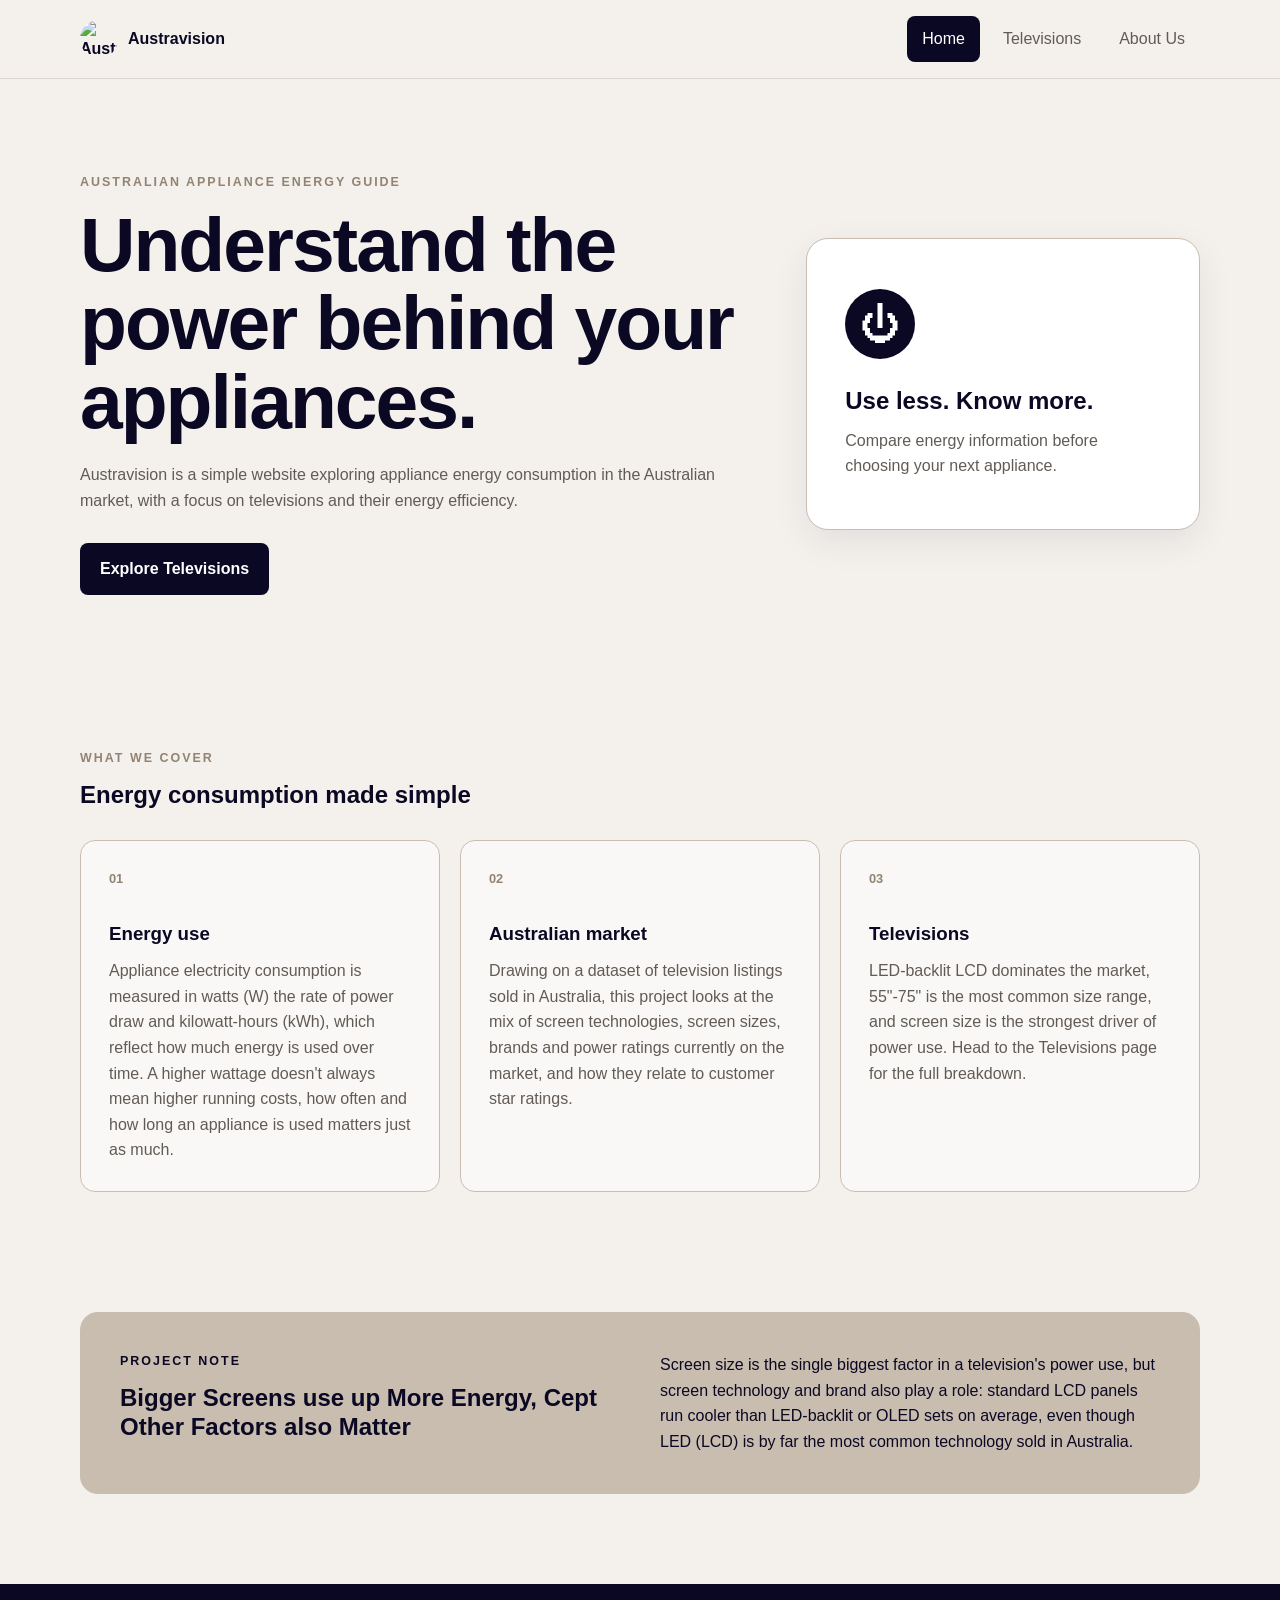
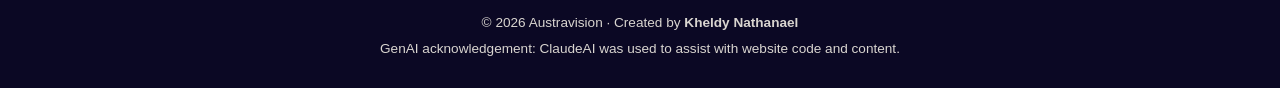
==== index.html @ 232cd865 "Initial commit" ====
<!doctype html>
<html lang="en">
  <head>
    <!-- Page metadata and stylesheet -->
    <meta charset="UTF-8" />
    <meta name="viewport" content="width=device-width, initial-scale=1.0" />
    <title>PowerWise Australia | Home</title>
    <link rel="icon" type="image/x-icon" href="images/Austravision.png" />
    <link rel="stylesheet" href="css/style.css" />
  </head>
  <body>
    <!-- ===== HEADER / NAVIGATION BAR =====
         Same header markup is repeated on every page.
         Whichever link matches the current page gets the "active" class. -->
    <header class="site-header">
      <nav class="navbar">
        <a class="logo-link" href="index.html">
          <img
            class="power-logo"
            src="images/Austravision.png"
            alt="Austravision logo"
          />
          <span class="logo-text">Austravision</span>
        </a>
        <div class="nav-links">
          <a href="index.html" class="nav-link active">Home</a>
          <a href="television.html" class="nav-link">Televisions</a>
          <a href="about.html" class="nav-link">About Us</a>
        </div>
      </nav>
    </header>

    <main class="container">
      <!-- ===== HERO SECTION =====
           Big intro banner: heading + intro text on the left,
           highlighted "hero card" on the right. -->
      <section class="hero">
        <div>
          <p class="eyebrow">Australian Appliance Energy Guide</p>
          <h1>Understand the power behind your appliances.</h1>
          <p>
            Austravision is a simple website exploring appliance energy consumption in the Australian market, with a focus on televisions and their energy efficiency.
          </p>
          <a class="button" href="television.html">Explore Televisions</a>
        </div>
        <div class="hero-card">
          <span class="power-symbol">⏻</span>
          <h2>Use less. Know more.</h2>
          <p>Compare energy information before choosing your next appliance.</p>
        </div>
      </section>

      <!-- ===== "WHAT WE COVER" SECTION =====
           Three info cards in a row (see .cards / .card in the CSS). -->
      <section class="section">
        <div class="section-heading">
          <p class="eyebrow">What we cover</p>
          <h2>Energy consumption made simple</h2>
        </div>
        <div class="cards">
          <article class="card">
            <div class="card-icon">01</div>
            <h3>Energy use</h3>
            <p>
              Appliance electricity consumption is measured in watts (W) the rate of power draw and kilowatt-hours (kWh), which reflect how much energy is used over time. A higher wattage doesn't always mean higher running costs, how often and how long an appliance is used matters just as much.
            </p>
          </article>
          <article class="card">
            <div class="card-icon">02</div>
            <h3>Australian market</h3>
            <p>
              Drawing on a dataset of television listings sold in Australia, this project looks at the mix of screen technologies, screen sizes, brands and power ratings currently on the market, and how they relate to customer star ratings.
            </p>
          </article>
          <article class="card">
            <div class="card-icon">03</div>
            <h3>Televisions</h3>
            <p>
              LED-backlit LCD dominates the market, 55"-75" is the most common size range, and screen size is the strongest driver of power use. Head to the Televisions page for the full breakdown.
            </p>
          </article>
        </div>
      </section>

      <!-- ===== PROJECT NOTE BANNER =====
           Highlighted callout reminding you this content is a placeholder. -->
      <section class="info-banner">
        <div>
          <p class="eyebrow">Project note</p>
          <h2>Bigger Screens use up More Energy, Cept Other Factors also Matter</h2>
        </div>
        <p>
          Screen size is the single biggest factor in a television's power use, but screen technology and brand also play a role: standard LCD panels run cooler than LED-backlit or OLED sets on average, even though LED (LCD) is by far the most common technology sold in Australia.
        </p>
      </section>
    </main>

    <!-- ===== FOOTER =====
         Same footer on every page. -->
    <footer class="site-footer">
      <p>
        © 2026 Austravision · Created by
        <strong>Kheldy Nathanael</strong>
      </p>
      <p>
        GenAI acknowledgement: ClaudeAI was used to assist with website code and content.
      </p>
    </footer>

    <!-- Handles active nav highlighting + smooth page-link transitions -->
    <script src="js/navigation.js"></script>
  </body>
</html>
---- css/style.css ----
/* STYLESHEET
   Sections in this file:
     1. Variables & resets
     2. Header / navigation
     3. Layout helpers & typography
     4. Home page — hero + cards + info banner
     5. Televisions page — research grid
     6. About page — about cards
     7. Footer
     8. Responsive breakpoints

/* ---- 1. Variables & resets ---- */
:root {
  --cream: #f4f1ed;
  --cream-dark: #e9e3dc;
  --taupe: #928473;
  --taupe-light: #c9bdb0;
  --brown: #75685d;
  --navy: #0b0824;
  --white: #fff;
  --text-soft: #625b55;
  --shadow: 0 12px 35px rgba(11, 8, 36, 0.08);
}
* {
  box-sizing: border-box;
  margin: 0;
  padding: 0;
}
html {
  scroll-behavior: smooth;
}
body {
  min-height: 100vh;
  display: flex;
  flex-direction: column;
  background: var(--cream);
  color: var(--navy);
  font-family: Arial, Helvetica, sans-serif;
  line-height: 1.6;
}
a {
  color: inherit;
  text-decoration: none;
}

/* ---- 2. Header / navigation (same on every page) ---- */
.site-header {
  position: sticky;
  top: 0;
  z-index: 100;
  background: rgba(244, 241, 237, 0.96);
  border-bottom: 1px solid rgba(146, 132, 115, 0.25);
  backdrop-filter: blur(8px);
}
.navbar {
  width: min(1120px, 92%);
  min-height: 78px;
  margin: auto;
  display: flex;
  align-items: center;
  justify-content: space-between;
  gap: 30px;
}
.logo-link {
  display: inline-flex;
  align-items: center;
  gap: 10px;
  font-weight: 800;
  transition: 0.2s;
}
.logo-link:hover {
  transform: translateY(-1px);
  opacity: 0.8;
}

/* Logo image already has its own circular border baked in, so this just sizes it */
.power-logo {
  display: block;
  width: 38px;
  height: 38px;
  border-radius: 50%;
}
.nav-links {
  display: flex;
  gap: 8px;
}
.nav-link {
  padding: 10px 15px;
  border-radius: 8px;
  color: var(--text-soft);
  transition: 0.2s;
}
.nav-link:hover {
  background: var(--cream-dark);
  color: var(--navy);
  transform: translateY(-1px);
}

/* Highlights whichever page you're currently on (set in the HTML) */
.nav-link.active {
  background: var(--navy);
  color: var(--white);
}

/* ---- 3. Layout helpers & typography ---- */
.container {
  width: min(1120px, 92%);
  margin: auto;
  flex: 1;
}
.eyebrow {
  margin-bottom: 12px;
  color: var(--taupe);
  font-size: 0.78rem;
  font-weight: 800;
  letter-spacing: 2px;
  text-transform: uppercase;
}
h1 {
  margin-bottom: 22px;
  font-size: clamp(2.6rem, 6vw, 5rem);
  line-height: 1.02;
  letter-spacing: -2px;
}
h2 {
  margin-bottom: 12px;
  line-height: 1.2;
}
h3 {
  margin-bottom: 9px;
}
p {
  color: var(--text-soft);
}
.hero-content > p:not(.eyebrow) {
  max-width: 680px;
  font-size: 1.08rem;
}
.button {
  display: inline-block;
  margin-top: 30px;
  padding: 13px 20px;
  border-radius: 8px;
  background: var(--navy);
  color: var(--white);
  font-weight: 700;
  transition: 0.2s;
}
.button:hover {
  transform: translateY(-2px);
  box-shadow: var(--shadow);
}

/* ---- 4. Home page: hero banner ---- */
.hero {
  min-height: 610px;
  display: grid;
  grid-template-columns: 1.25fr 0.75fr;
  align-items: center;
  gap: 70px;
  padding: 80px 0;
}
.hero-card {
  padding: 50px 38px;
  border: 1px solid var(--taupe-light);
  border-radius: 22px;
  background: var(--white);
  box-shadow: var(--shadow);
}
.power-symbol {
  display: inline-grid;
  width: 70px;
  height: 70px;
  margin-bottom: 28px;
  place-items: center;
  border-radius: 50%;
  background: var(--navy);
  color: var(--white);
  font-size: 40px;
}

/* Home page: "what we cover" info cards */
.section {
  padding: 60px 0;
}
.section-heading {
  margin-bottom: 30px;
}
.cards {
  display: grid;
  grid-template-columns: repeat(3, 1fr);
  gap: 20px;
}
.card {
  padding: 28px;
  border: 1px solid var(--taupe-light);
  border-radius: 15px;
  background: rgba(255, 255, 255, 0.55);
}
.card-icon {
  margin-bottom: 30px;
  color: var(--taupe);
  font-size: 0.8rem;
  font-weight: 800;
}

/* Home page: highlighted "project note" banner */
.info-banner {
  display: grid;
  grid-template-columns: 1fr 1fr;
  gap: 40px;
  margin: 60px 0 90px;
  padding: 40px;
  border-radius: 18px;
  background: var(--taupe-light);
}
.info-banner p {
  color: var(--navy);
}

/* Shared intro block used at the top of the Televisions and About pages */
.page-intro {
  max-width: 780px;
  padding: 90px 0 50px;
}
.page-intro h1 {
  font-size: clamp(3rem, 6vw, 4.8rem);
}

/* ---- 5. Televisions page: research grid ---- */
.research-grid {
  display: grid;
  grid-template-columns: repeat(1fr);
  gap: 30px;
  padding-bottom: 90px;
}
.research-item {
  display: flex;
  flex-direction: column;
  overflow: hidden;
  border: 1px solid var(--taupe-light);
  border-radius: 18px;
  background: var(--white);
  box-shadow: 0 8px 25px rgba(11, 8, 36, 0.05);
}

/* Diagonal striped placeholder shown until a real image is added */
.image-placeholder {
  min-height: 280px;
  display: grid;
  place-items: center;
  padding: 25px;
  background: repeating-linear-gradient(
    45deg,
    #e9e3dc,
    #e9e3dc 10px,
    #f4f1ed 10px,
    #f4f1ed 20px
  );
  color: var(--brown);
  text-align: center;
  font-size: 0.78rem;
  font-weight: 800;
  letter-spacing: 1.5px;
}

/* Styling for a real <img class="research-image"> once you add one */
.research-image {
  display: block;
  width: 100%;
  height: 280px;
  object-fit: contain;
  background: #fbf9f6;
}
.text-box {
  flex: 1;
  padding: 28px;
  background: #fbf9f6;
}

/* Image carousel used in place of a single research-image */
.image-carousel {
  position: relative;
  height: 280px;
  overflow: hidden;
}
.carousel-track {
  display: flex;
  height: 100%;
  transition: transform 0.4s ease;
}
.carousel-track img {
  flex: 0 0 100%;
  width: 100%;
  height: 280px;
  object-fit: contain;
  background: #fbf9f6;
}
.carousel-btn {
  position: absolute;
  top: 50%;
  transform: translateY(-50%);
  width: 34px;
  height: 34px;
  border: none;
  border-radius: 50%;
  background: rgba(11, 8, 36, 0.6);
  color: #fff;
  font-size: 1rem;
  cursor: pointer;
  display: grid;
  place-items: center;
}
.carousel-btn:hover {
  background: rgba(11, 8, 36, 0.85);
}
.carousel-btn.prev {
  left: 10px;
}
.carousel-btn.next {
  right: 10px;
}
.carousel-dots {
  position: absolute;
  bottom: 10px;
  left: 0;
  right: 0;
  display: flex;
  justify-content: center;
  gap: 6px;
}
.carousel-dot {
  width: 8px;
  height: 8px;
  padding: 0;
  border: none;
  border-radius: 50%;
  background: rgba(255, 255, 255, 0.6);
  cursor: pointer;
}
.carousel-dot.active {
  background: #fff;
}

/* ---- 6. About page: about cards ---- */
.about-layout {
  display: grid;
  grid-template-columns: repeat(2, 1fr);
  gap: 25px;
  padding-bottom: 100px;
}
.about-card {
  padding: 35px;
  border: 1px solid var(--taupe-light);
  border-radius: 18px;
  background: var(--white);
}

/* The dark, full-width "Project information" card */
.about-card.wide {
  grid-column: 1/-1;
  background: var(--navy);
}
.about-card.wide h2,
.about-card.wide p {
  color: var(--white);
}

/* ---- 7. Footer (same on every page) ---- */
.site-footer {
  margin-top: auto;
  padding: 28px 4%;
  background: var(--navy);
  color: var(--white);
  text-align: center;
}
.site-footer p {
  color: #d9d5d0;
  font-size: 0.85rem;
}
.site-footer p + p {
  margin-top: 4px;
}

/* ---- 8. Responsive breakpoints ---- */
/* Tablet: stack nav, collapse hero and grids to a single column */
@media (max-width: 800px) {
  .navbar {
    min-height: 100px;
    flex-direction: column;
    padding: 14px 0;
  }
  .nav-links {
    width: 100%;
    justify-content: center;
  }
  .hero {
    grid-template-columns: 1fr;
    gap: 30px;
  }
  .cards,
  .research-grid,
  .about-layout,
  .info-banner {
    grid-template-columns: 1fr;
  }
  .about-card.wide {
    grid-column: auto;
  }
}

/* Small phones: tighten nav-link spacing, hide the wordmark text */
@media (max-width: 480px) {
  .nav-link {
    padding: 8px 9px;
    font-size: 0.9rem;
  }
  .logo-text {
    display: none;
  }
}
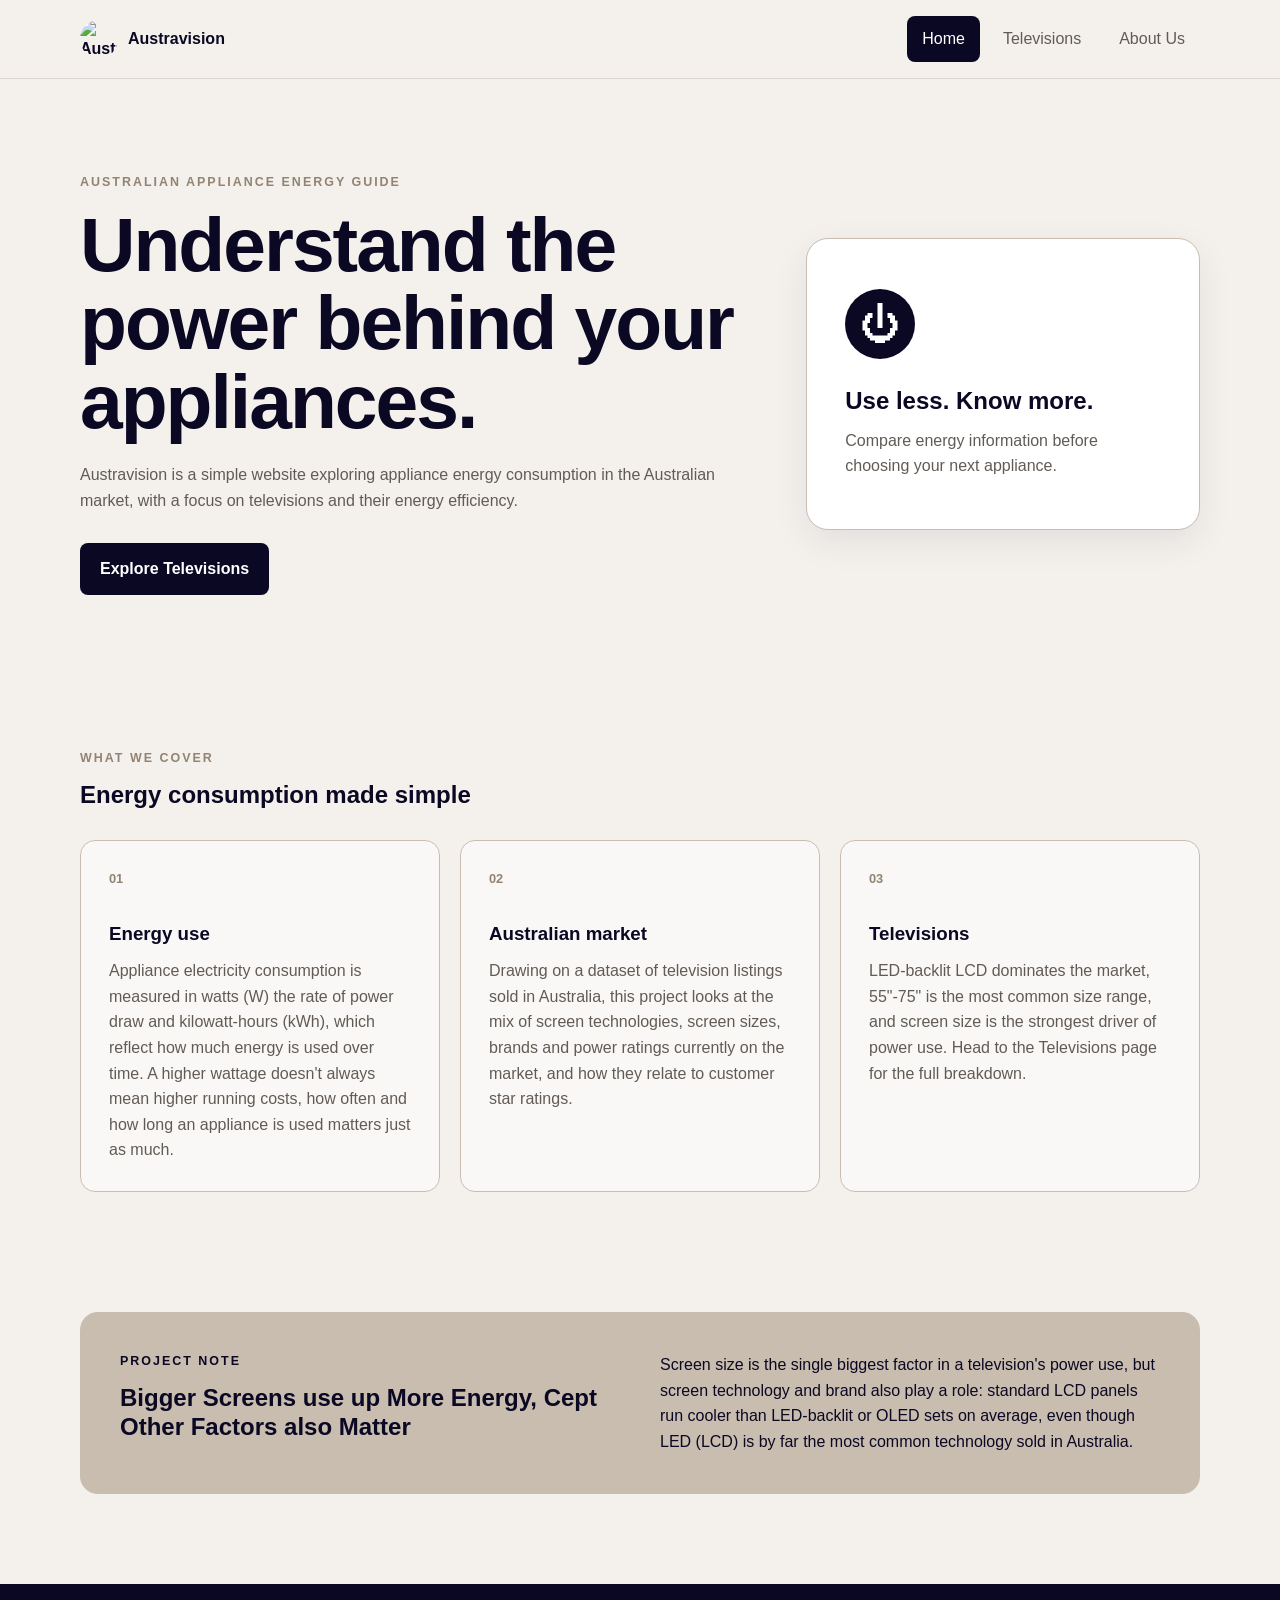
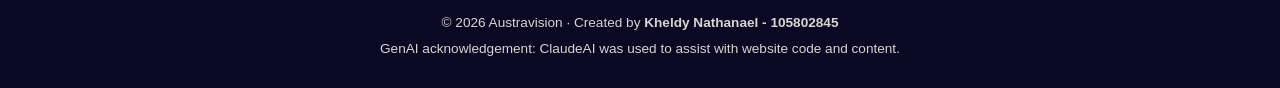
==== commit 9e7bde66: "Television overhaul Complete overhaul of the television.html to accommodate the storyboard that was " ====
--- a/index.html
+++ b/index.html
@@ -4,7 +4,7 @@
     <!-- Page metadata and stylesheet -->
     <meta charset="UTF-8" />
     <meta name="viewport" content="width=device-width, initial-scale=1.0" />
-    <title>PowerWise Australia | Home</title>
+    <title>Austravision Australia | Home</title>
     <link rel="icon" type="image/x-icon" href="images/Austravision.png" />
     <link rel="stylesheet" href="css/style.css" />
   </head>
@@ -100,7 +100,7 @@
     <footer class="site-footer">
       <p>
         © 2026 Austravision · Created by
-        <strong>Kheldy Nathanael</strong>
+        <strong>Kheldy Nathanael - 105802845</strong>
       </p>
       <p>
         GenAI acknowledgement: ClaudeAI was used to assist with website code and content.
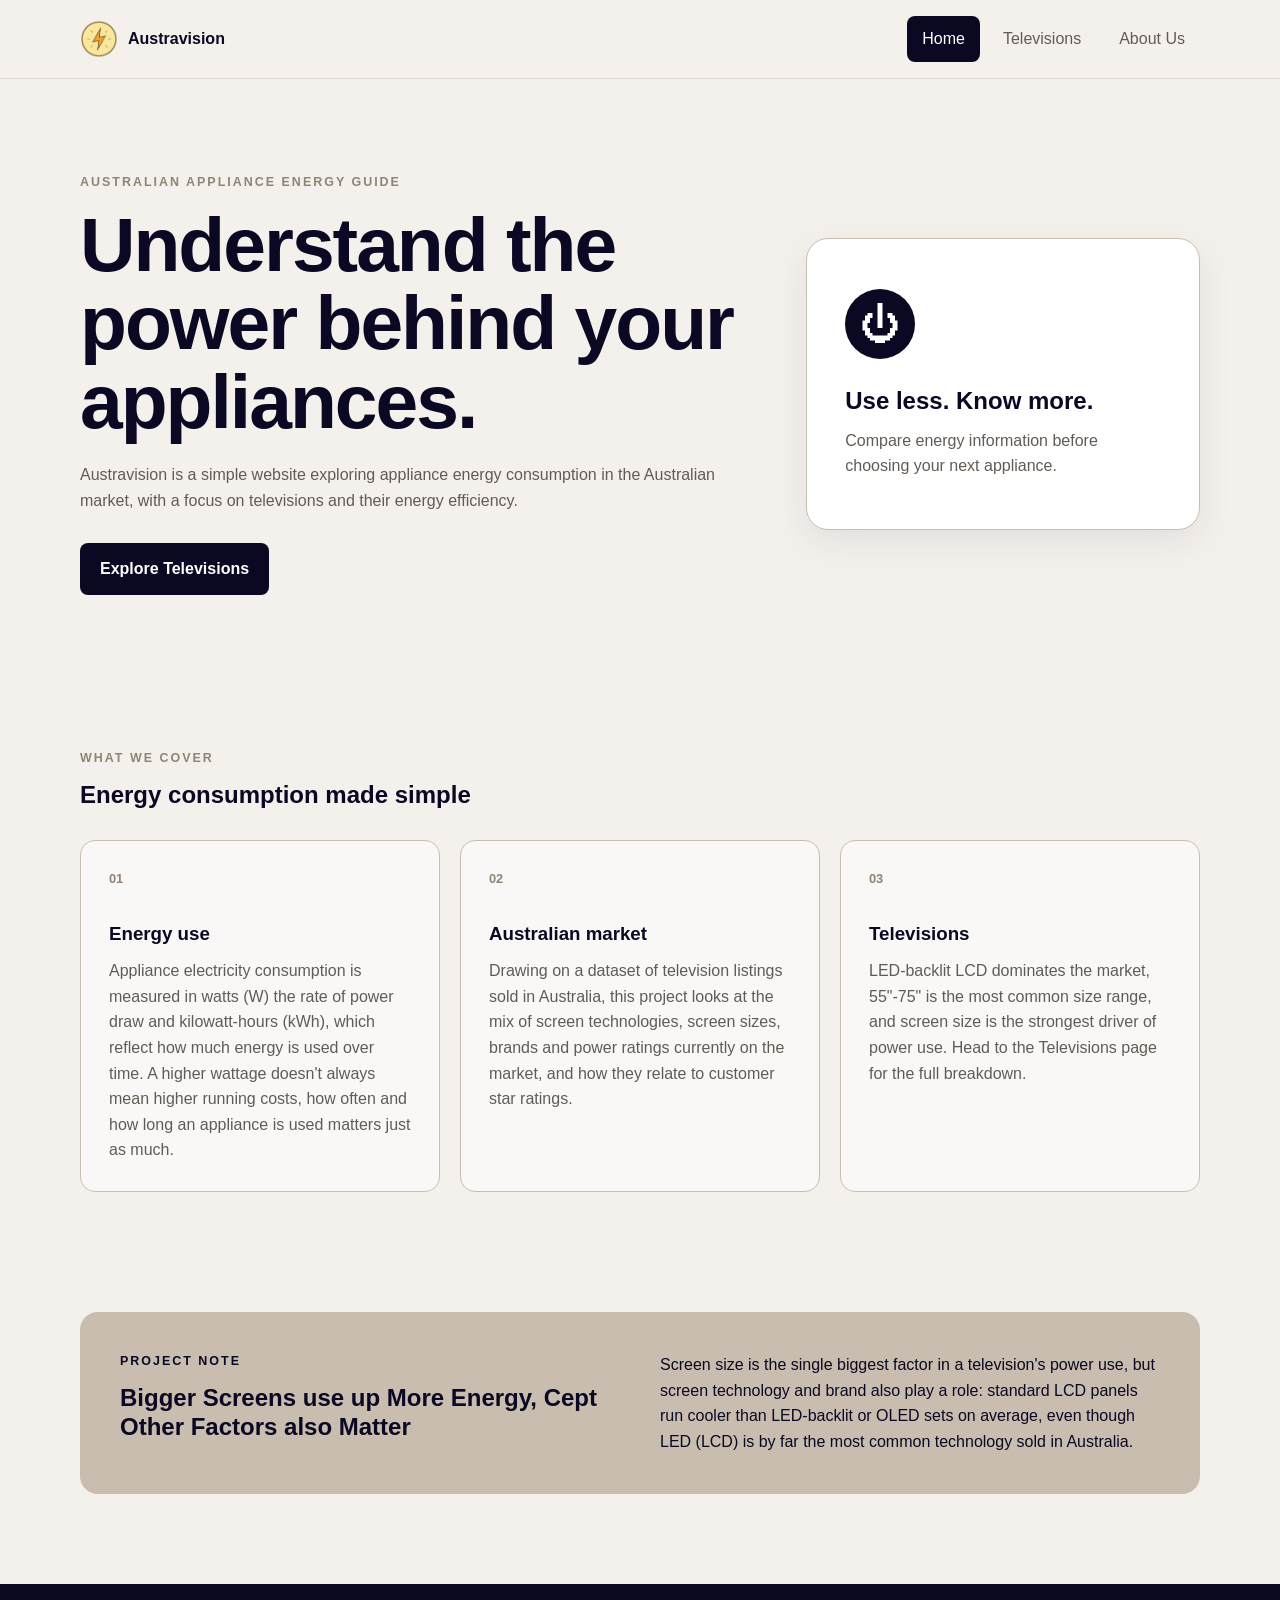
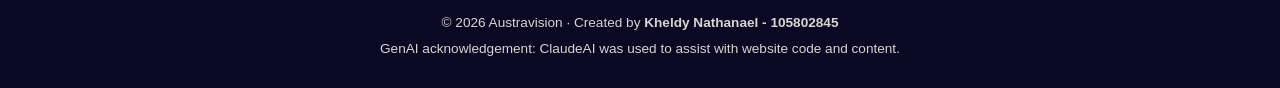
==== commit 668817dc: "Fixed naming issue Forgot that I changed folder name so it had a capital I instead of an i(mage)" ====
--- a/index.html
+++ b/index.html
@@ -5,7 +5,7 @@
     <meta charset="UTF-8" />
     <meta name="viewport" content="width=device-width, initial-scale=1.0" />
     <title>Austravision Australia | Home</title>
-    <link rel="icon" type="image/x-icon" href="images/Austravision.png" />
+    <link rel="icon" type="image/x-icon" href="Images/Austravision.png" />
     <link rel="stylesheet" href="css/style.css" />
   </head>
   <body>
@@ -17,7 +17,7 @@
         <a class="logo-link" href="index.html">
           <img
             class="power-logo"
-            src="images/Austravision.png"
+            src="Images/Austravision.png"
             alt="Austravision logo"
           />
           <span class="logo-text">Austravision</span>
